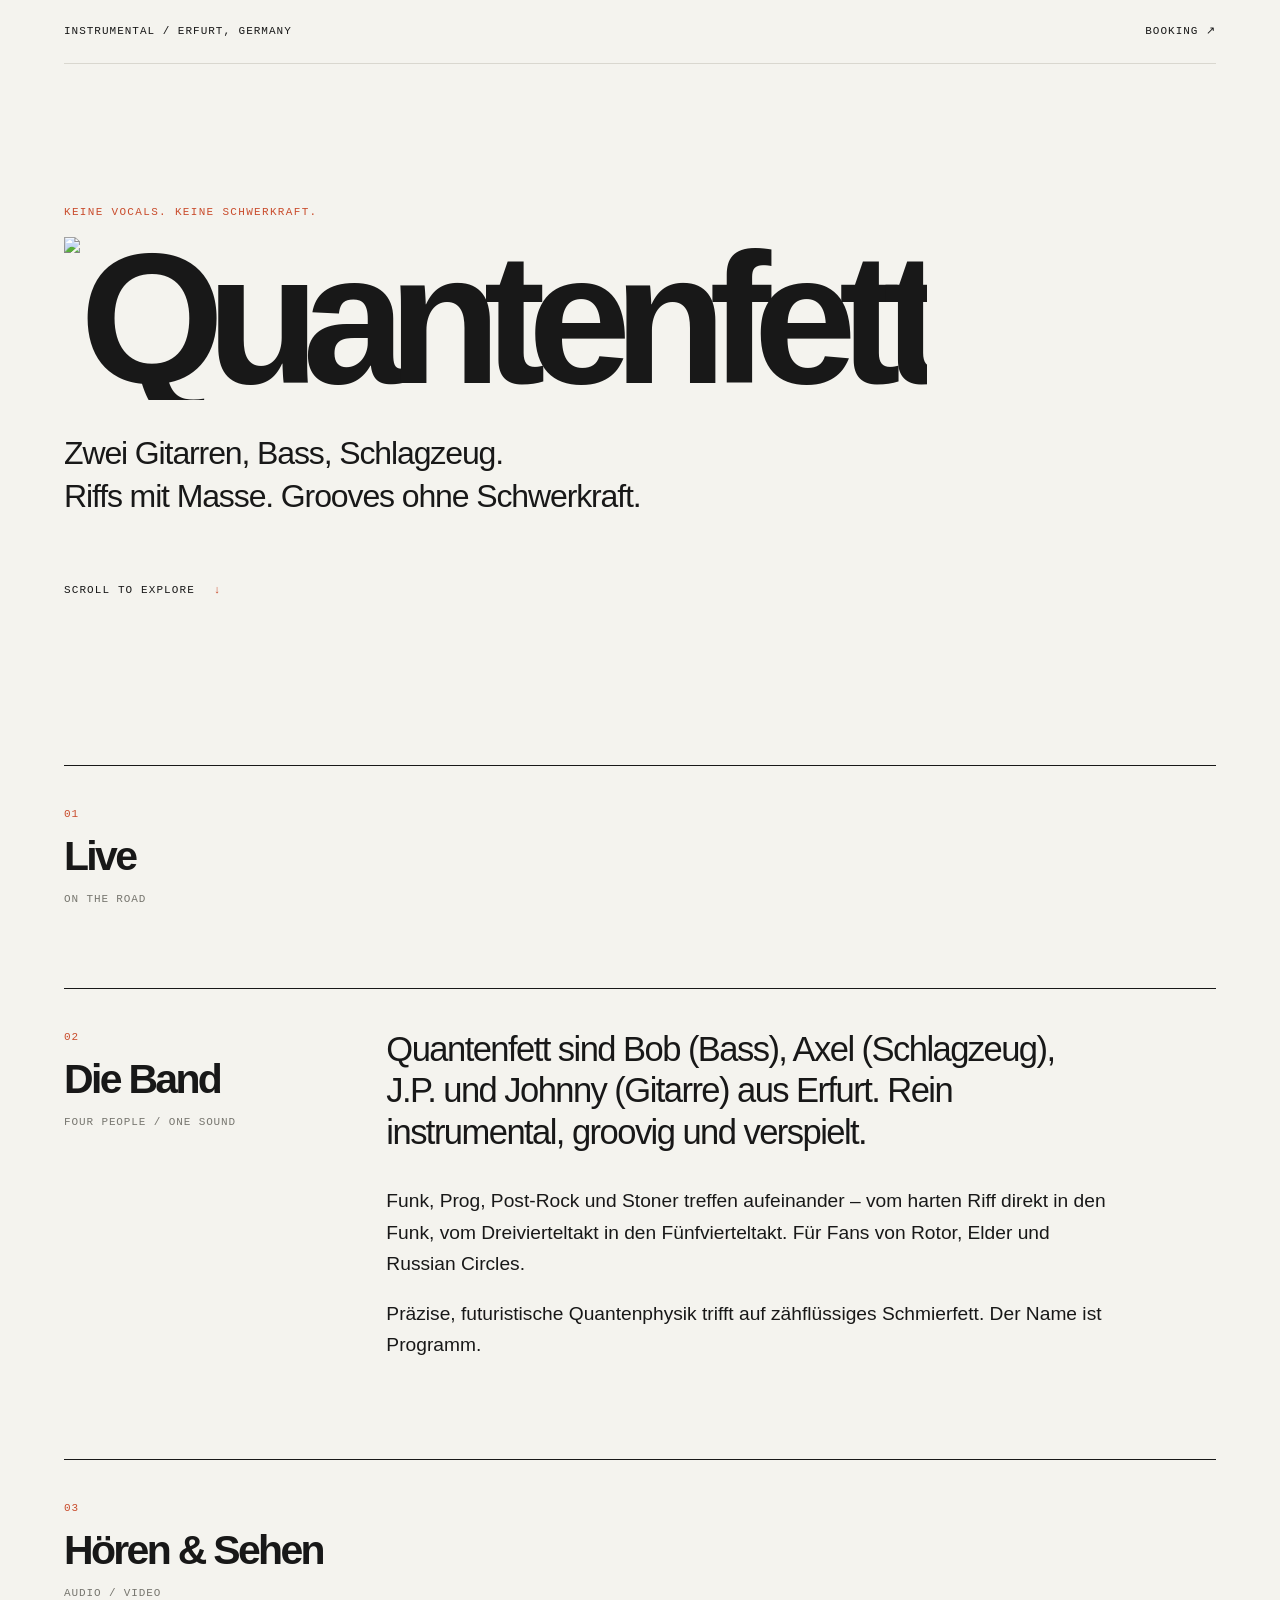
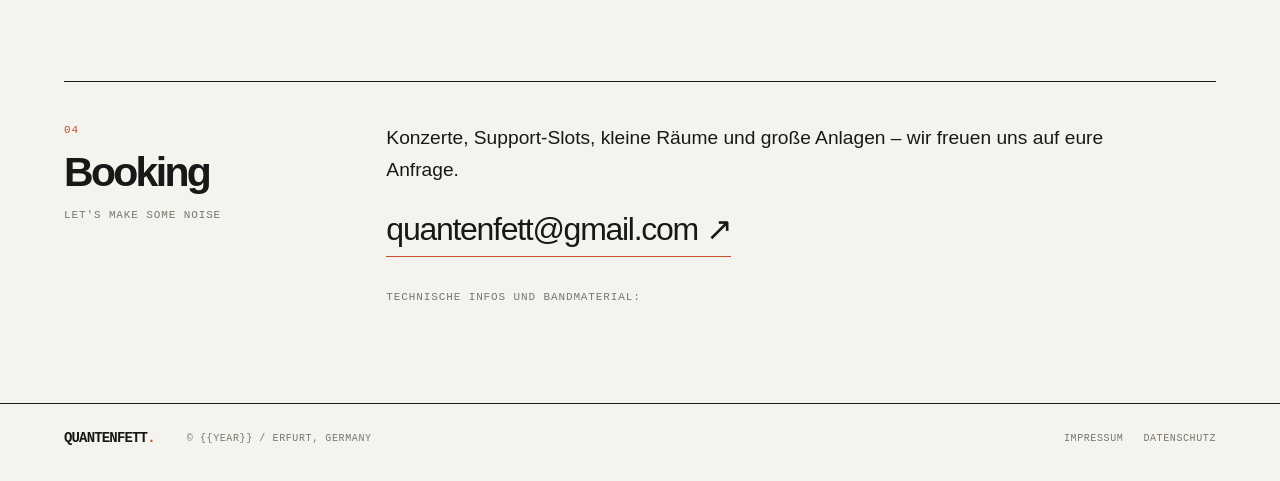
==== site/index.html @ 4c467aed "Update header with logo and adjust content" ====
<!doctype html>
<html lang="de">
<head>
<meta charset="utf-8">
<meta name="viewport" content="width=device-width, initial-scale=1">
<title>Quantenfett – instrumentale Band aus Erfurt</title>
<meta name="description" content="Quantenfett aus Erfurt: zwei Gitarren, Bass und Schlagzeug. Instrumentaler Stoner, Post-Rock, Prog und Funk.">
<meta name="theme-color" content="#f4f3ee">
<link rel="stylesheet" href="style.css">
</head>
<body>
<header class="hero">
  <div class="topline">
    <span>Instrumental / Erfurt, Germany</span>
    <a href="#booking">Booking ↗</a>
  </div>

  <p class="eyebrow">Keine Vocals. Keine Schwerkraft.</p>
<h1 class="logo-heading">
  <img src="schriftzug.jpeg" alt="Quantenfett" class="band-logo">
</h1>  <p class="lead">Zwei Gitarren, Bass, Schlagzeug.<br>Riffs mit Masse. Grooves ohne Schwerkraft.</p>
  <a class="scroll-link" href="#live">Scroll to explore <span aria-hidden="true">↓</span></a>
</header>

<main>
  <section id="live">
    <div class="section-head">
      <span class="section-no">01</span>
      <h2>Live</h2>
      <span class="section-note">On the road</span>
    </div>
    <!--GIGS-->
  </section>

  <section id="bio">
    <div class="section-head">
      <span class="section-no">02</span>
      <h2>Die Band</h2>
      <span class="section-note">Four people / one sound</span>
    </div>
    <div class="bio-copy">
      <p class="intro">Quantenfett sind Bob (Bass), Axel (Schlagzeug), J.P. und Johnny (Gitarre) aus Erfurt. Rein instrumental, groovig und verspielt.</p>
      <p>Funk, Prog, Post-Rock und Stoner treffen aufeinander – vom harten Riff direkt in den Funk, vom Dreivierteltakt in den Fünfvierteltakt. Für Fans von Rotor, Elder und Russian Circles.</p>
      <p>Präzise, futuristische Quantenphysik trifft auf zähflüssiges Schmierfett. Der Name ist Programm.</p>
    </div>
  </section>

  <section id="musik">
    <div class="section-head">
      <span class="section-no">03</span>
      <h2>Hören &amp; Sehen</h2>
      <span class="section-note">Audio / video</span>
    </div>
    <!--MUSIK-->
  </section>

  <section id="booking">
    <div class="section-head">
      <span class="section-no">04</span>
      <h2>Booking</h2>
      <span class="section-note">Let's make some noise</span>
    </div>
    <div class="booking-copy">
      <p>Konzerte, Support-Slots, kleine Räume und große Anlagen – wir freuen uns auf eure Anfrage.</p>
      <p><a class="email-link" href="mailto:quantenfett@gmail.com">quantenfett@gmail.com ↗</a></p>
      <p class="small-note">Technische Infos und Bandmaterial:</p>
    </div>
    <!--DOWNLOADS-->
  </section>
</main>

<footer>
  <a class="footer-brand" href="#">Quantenfett<span class="period">.</span></a>
  <span>© {{YEAR}} / Erfurt, Germany</span>
  <nav aria-label="Rechtliches">
    <a href="impressum.html">Impressum</a>
    <a href="datenschutz.html">Datenschutz</a>
  </nav>
</footer>
</body>
</html>
---- site/style.css ----
:root {
  --paper: #f4f3ee;
  --ink: #181818;
  --muted: #77766f;
  --accent: #c94c2c;
  --line: #d9d7cf;
  --mono: "SFMono-Regular", Consolas, "Liberation Mono", monospace;
}

* {
  box-sizing: border-box;
}

html {
  scroll-behavior: smooth;
  scroll-padding-top: 1.5rem;
}

body {
  margin: 0;
  background: var(--paper);
  color: var(--ink);
  font: 16px/1.65 Arial, Helvetica, sans-serif;
  -webkit-font-smoothing: antialiased;
}

a {
  color: inherit;
  text-decoration: none;
  text-underline-offset: 0.25em;
}

a:hover {
  color: var(--accent);
}

a:focus-visible {
  outline: 2px solid var(--accent);
  outline-offset: 4px;
}

.hero {
  max-width: 1440px;
  margin: 0 auto;
  padding: 1.5rem clamp(1.25rem, 5vw, 5rem)
    clamp(5rem, 13vw, 11rem);
  min-height: 85vh;
  display: flex;
  flex-direction: column;
  align-items: flex-start;
}

.topline {
  width: 100%;
  display: flex;
  justify-content: space-between;
  gap: 1rem;
  padding-bottom: 1.5rem;
  border-bottom: 1px solid var(--line);
  font: 11px/1.4 var(--mono);
  text-transform: uppercase;
  letter-spacing: 0.09em;
}

.eyebrow {
  margin: clamp(4rem, 11vw, 9rem) 0 1rem;
  font: 11px/1.4 var(--mono);
  text-transform: uppercase;
  letter-spacing: 0.12em;
  color: var(--accent);
}

.hero h1 {
  margin: 0 0 2rem;
  font-size: clamp(4rem, 14.5vw, 13.5rem);
  font-weight: 800;
  letter-spacing: -0.095em;
  line-height: 0.88;
  overflow-wrap: anywhere;
}

.period {
  color: var(--accent);
}

.lead {
  max-width: 620px;
  margin: 0;
  font-size: clamp(1.2rem, 2.5vw, 2rem);
  line-height: 1.35;
  letter-spacing: -0.035em;
}

.scroll-link {
  margin-top: auto;
  padding-top: 4rem;
  font: 11px/1.4 var(--mono);
  text-transform: uppercase;
  letter-spacing: 0.1em;
}

.scroll-link span {
  color: var(--accent);
  padding-left: 0.7rem;
}

main {
  max-width: 1440px;
  margin: 0 auto;
  padding: 0 clamp(1.25rem, 5vw, 5rem);
}

main section {
  display: grid;
  grid-template-columns: minmax(180px, 0.7fr) minmax(0, 2fr);
  gap: 2rem;
  padding: 2.5rem 0 5rem;
  border-top: 1px solid var(--ink);
}

.section-head {
  display: flex;
  flex-direction: column;
  align-items: flex-start;
  gap: 0.45rem;
}

.section-no,
.section-note,
.small-note {
  font: 11px/1.5 var(--mono);
  text-transform: uppercase;
  letter-spacing: 0.08em;
  color: var(--muted);
}

.section-no {
  color: var(--accent);
}

h2 {
  font-size: clamp(1.8rem, 3.2vw, 3rem);
  line-height: 1.05;
  letter-spacing: -0.065em;
  margin: 0.35rem 0;
  font-weight: 700;
}

main section > :not(.section-head) {
  min-width: 0;
}

p {
  max-width: 720px;
  margin: 0 0 1.1rem;
}

.bio-copy,
.booking-copy {
  font-size: clamp(1rem, 1.5vw, 1.25rem);
  line-height: 1.65;
}

.bio-copy .intro {
  font-size: clamp(1.4rem, 2.7vw, 2.5rem);
  line-height: 1.2;
  letter-spacing: -0.045em;
  margin-bottom: 2rem;
}

.gigs,
.links {
  list-style: none;
  margin: 0;
  padding: 0;
}

.gig {
  display: grid;
  grid-template-columns: 4.5rem minmax(0, 1fr) auto;
  gap: 1.25rem;
  align-items: center;
  padding: 1.15rem 0;
  border-top: 1px solid var(--line);
}

.gig:first-child {
  border-top: 0;
}

.gig time {
  display: flex;
  flex-direction: column;
  align-items: flex-start;
  line-height: 1.1;
  color: var(--accent);
}

.gig .d {
  font: 2rem/1 var(--mono);
  letter-spacing: -0.08em;
}

.gig .m {
  font: 10px/1.5 var(--mono);
  text-transform: uppercase;
  letter-spacing: 0.08em;
}

.gig strong {
  display: block;
  font-size: 1.1rem;
  line-height: 1.35;
}

.meta {
  display: block;
  color: var(--muted);
  font-size: 0.9rem;
}

.gig > a,
.links a {
  font: 11px/1.5 var(--mono);
  text-transform: uppercase;
  letter-spacing: 0.05em;
}

.links li {
  padding: 0.55rem 0;
  border-bottom: 1px solid var(--line);
}

.links a {
  font-size: 12px;
}

.empty {
  color: var(--muted);
}

.email-link {
  display: inline-block;
  border-bottom: 1px solid var(--accent);
  font-size: clamp(1.2rem, 2.5vw, 2rem);
  letter-spacing: -0.04em;
}

.small-note {
  margin-top: 2rem;
}

footer {
  max-width: 1440px;
  margin: 0 auto;
  padding: 1.5rem clamp(1.25rem, 5vw, 5rem) 2rem;
  border-top: 1px solid var(--ink);
  display: flex;
  align-items: center;
  gap: 2rem;
  font: 10px/1.5 var(--mono);
  text-transform: uppercase;
  letter-spacing: 0.06em;
  color: var(--muted);
}

.footer-brand {
  color: var(--ink);
  font-size: 14px;
  font-weight: bold;
  letter-spacing: -0.06em;
}

footer nav {
  margin-left: auto;
  display: flex;
  gap: 1.25rem;
}

/* Rechtliche Unterseiten */
.doc main {
  padding-top: 3rem;
  padding-bottom: 4rem;
}

.doc main section {
  display: block;
}

.doc h1 {
  font-size: clamp(2.5rem, 6vw, 5rem);
  letter-spacing: -0.07em;
  line-height: 1;
}

.doc h2 {
  font-size: 1.4rem;
  letter-spacing: -0.03em;
  margin-top: 2rem;
}

/* Smartphone */
@media (max-width: 680px) {
  .hero {
    min-height: 78vh;
    padding-top: 1rem;
    padding-bottom: 5rem;
  }

  .topline {
    font-size: 10px;
  }

  .hero h1 {
    font-size: clamp(3.8rem, 17vw, 7rem);
    letter-spacing: -0.09em;
  }

  main section {
    grid-template-columns: 1fr;
    gap: 1.5rem;
    padding: 2rem 0 3.5rem;
  }

  .section-head {
    display: grid;
    grid-template-columns: auto 1fr;
    column-gap: 0.8rem;
    align-items: baseline;
  }

  .section-no {
    grid-row: 1;
    grid-column: 1;
  }

  .section-head h2 {
    grid-row: 1;
    grid-column: 2;
  }

  .section-note {
    grid-row: 2;
    grid-column: 2;
  }

  .gig {
    grid-template-columns: 3.5rem minmax(0, 1fr);
    gap: 0.8rem;
  }

  .gig > a {
    grid-column: 2;
  }

  footer {
    flex-wrap: wrap;
    gap: 0.8rem 1.25rem;
  }

  footer nav {
    width: 100%;
    margin-left: 0;
  }
}

/* Barrierefreiheit: reduzierte Animationen respektieren */
@media (prefers-reduced-motion: reduce) {
  html {
    scroll-behavior: auto;
  }
}
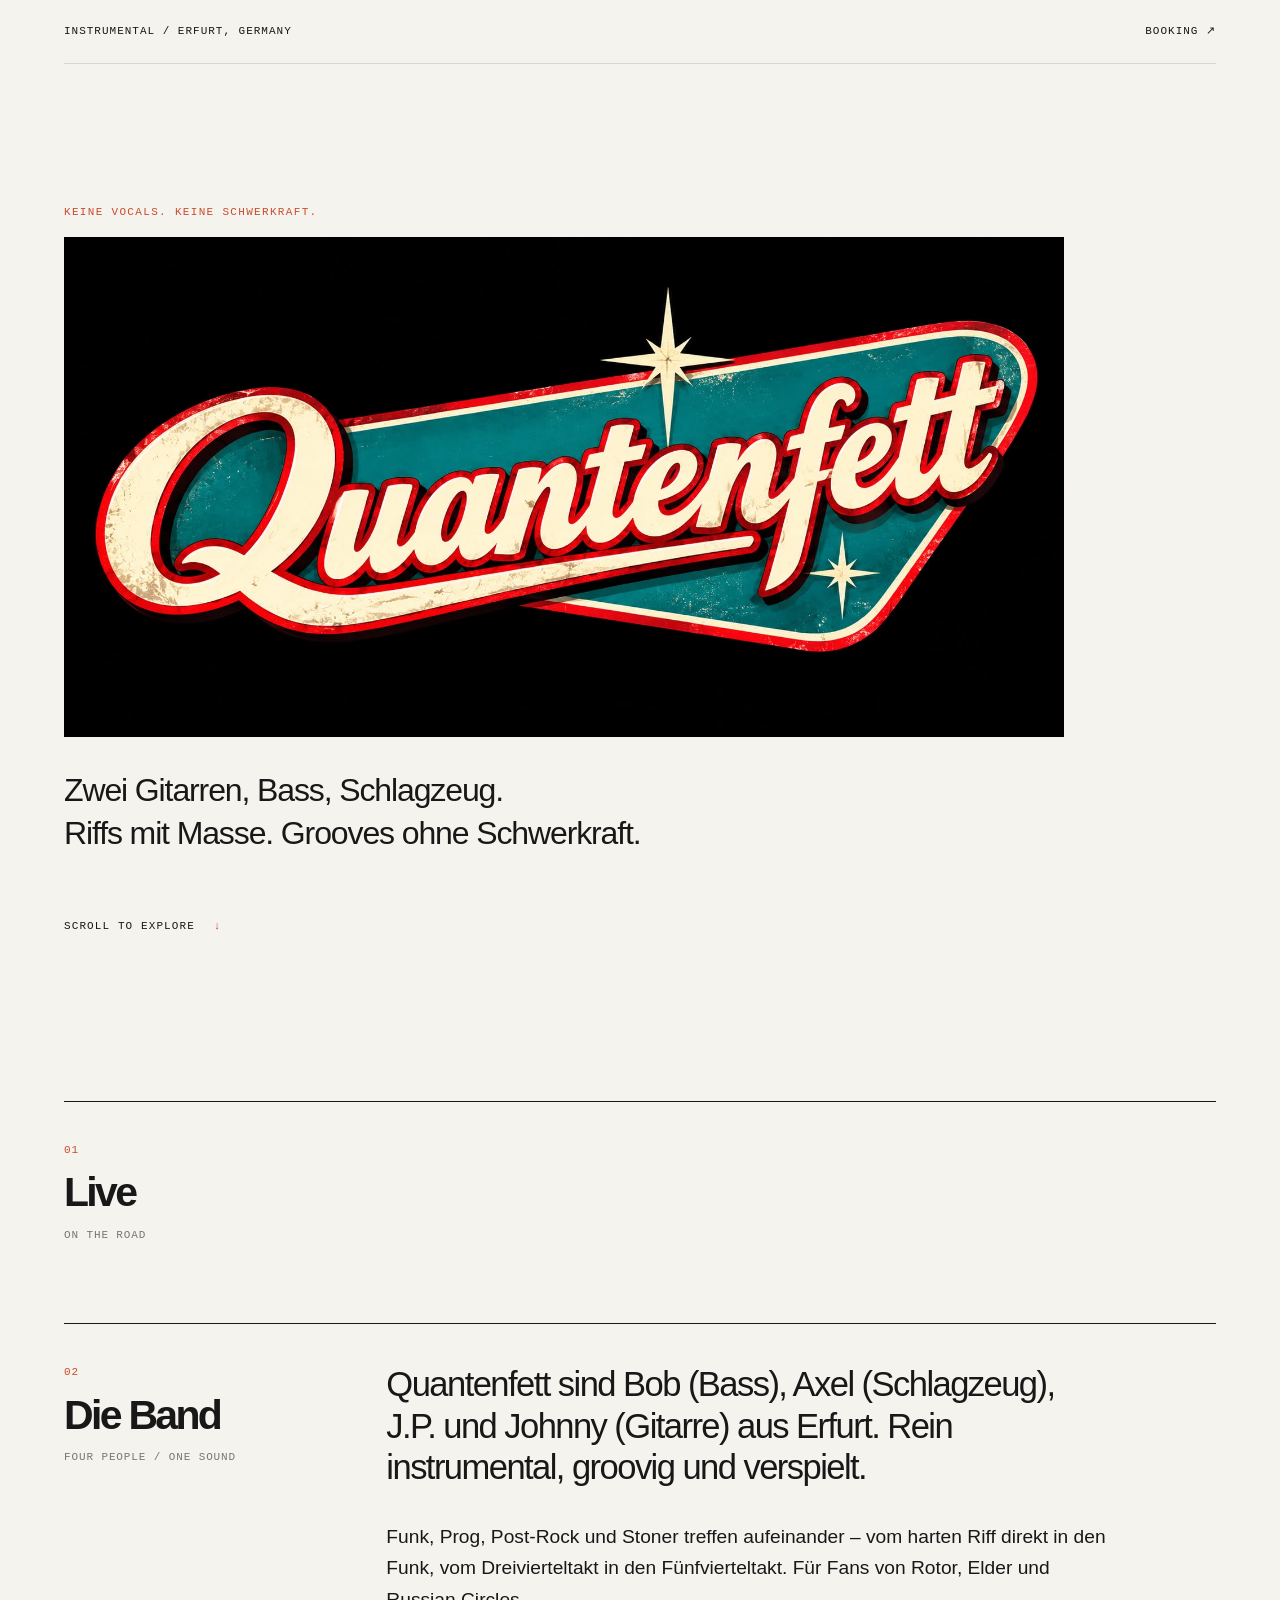
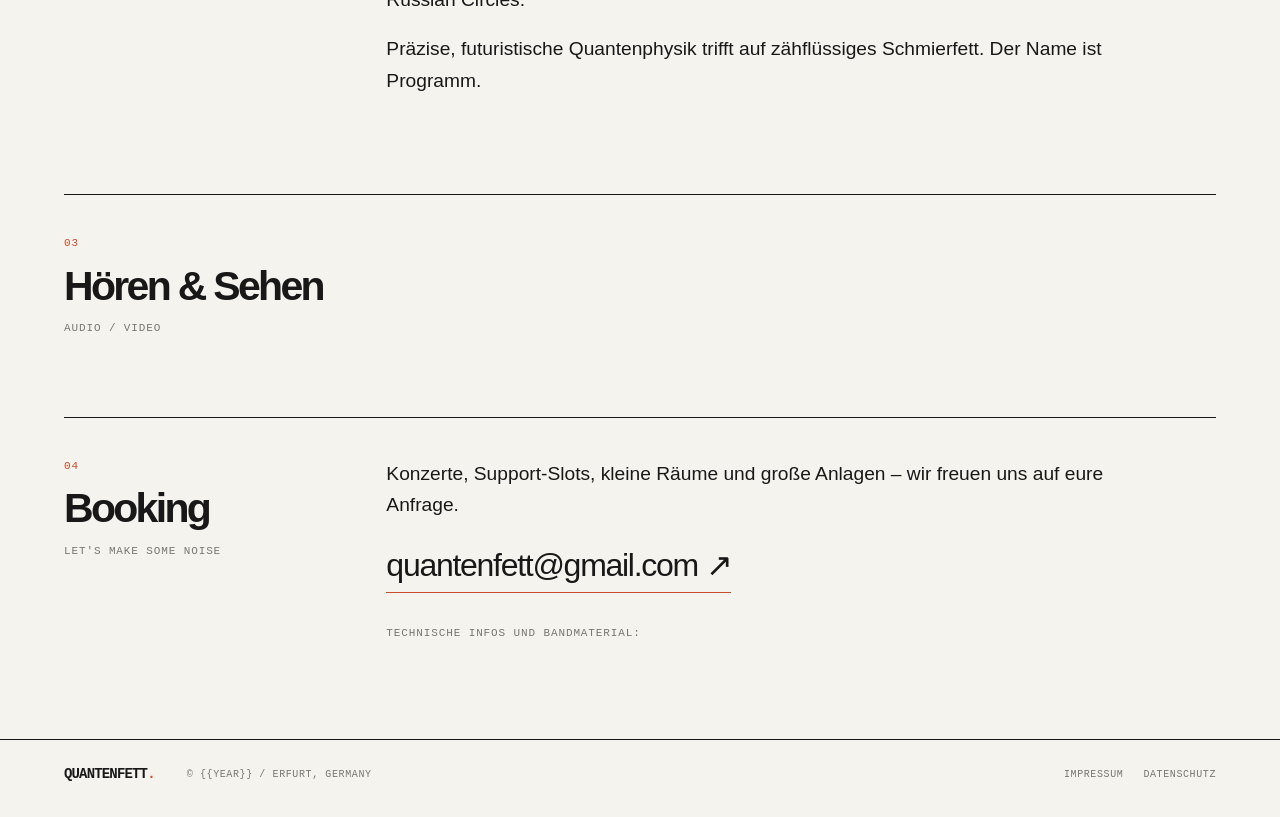
==== commit fd27c82c: "Add Google Fonts preconnect and stylesheet links" ====
--- a/site/index.html
+++ b/site/index.html
@@ -1,5 +1,9 @@
 <!doctype html>
 <html lang="de">
+
+<link rel="preconnect" href="https://fonts.googleapis.com">
+<link rel="preconnect" href="https://fonts.gstatic.com" crossorigin>
+<link href="https://fonts.googleapis.com/css2?family=Space+Grotesk:wght@400;500;600;700&family=Space+Mono:wght@400;700&display=swap" rel="stylesheet">
 <head>
 <meta charset="utf-8">
 <meta name="viewport" content="width=device-width, initial-scale=1">
--- a/site/style.css
+++ b/site/style.css
@@ -370,3 +370,19 @@
     scroll-behavior: auto;
   }
 }
+
+.logo-heading {
+  width: 100%;
+  max-width: 1000px;
+  margin: 0 0 2rem;
+  line-height: 0;
+}
+
+.band-logo {
+  display: block;
+  width: 100%;
+  max-width: 1000px;
+  height: auto;
+  object-fit: contain;
+  object-position: left center;
+}
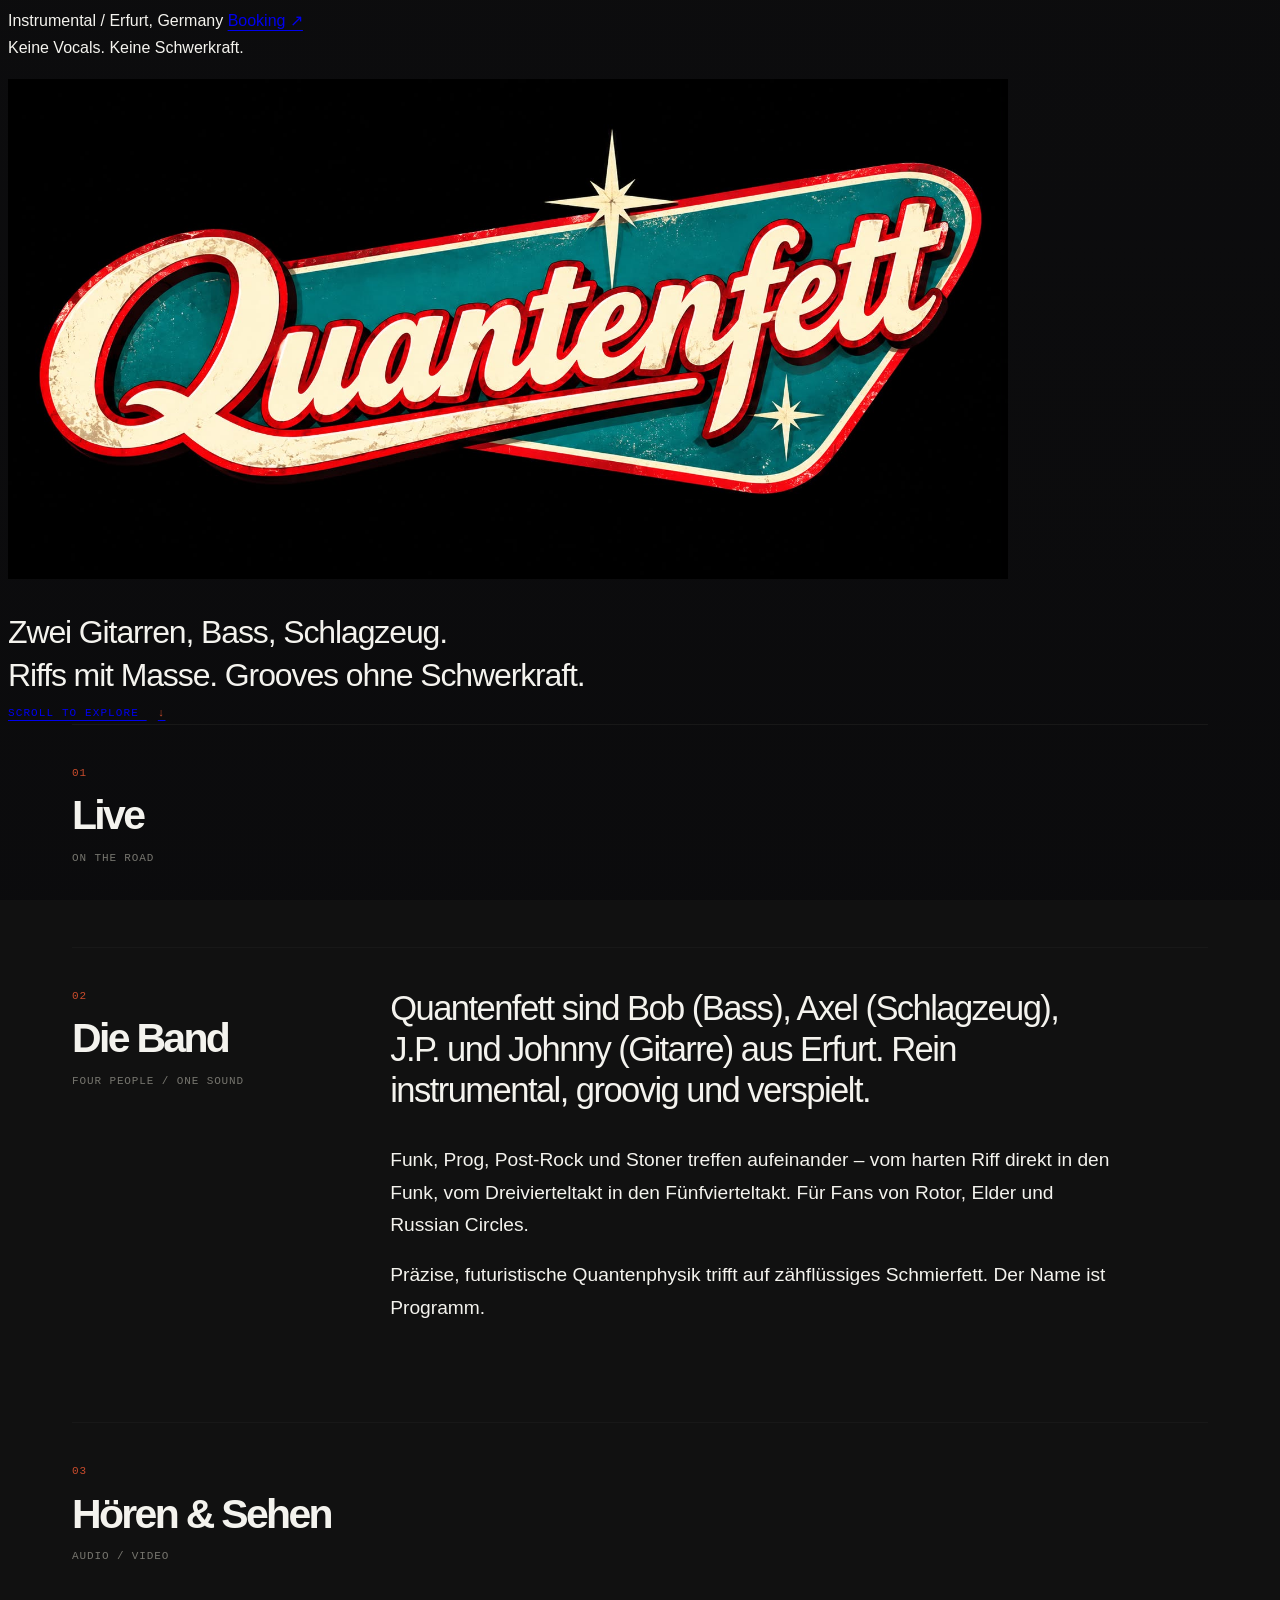
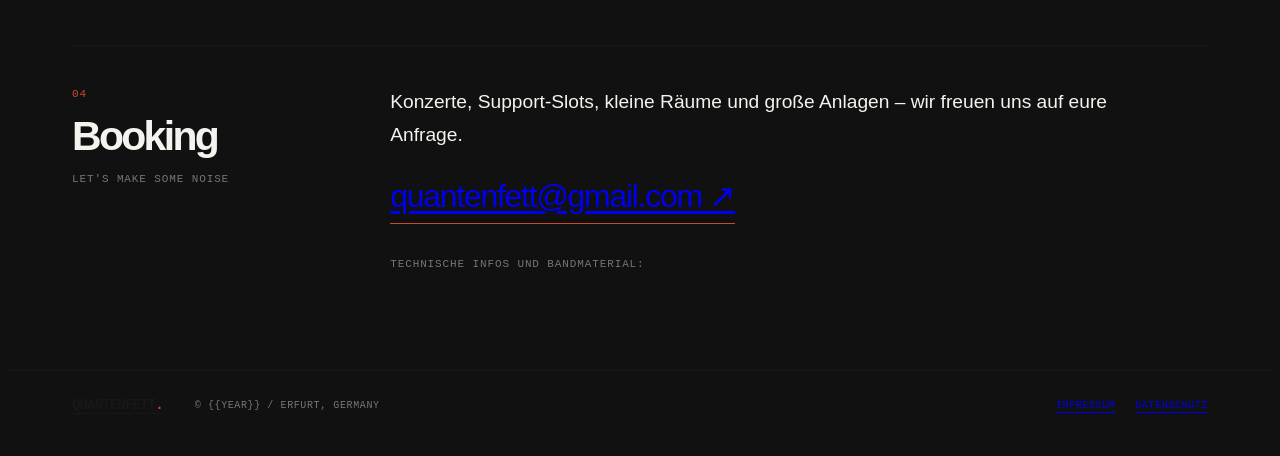
==== commit bc5d5ba8: "Update contact email in index.html" ====
--- a/site/index.html
+++ b/site/index.html
@@ -66,7 +66,7 @@
     </div>
     <div class="booking-copy">
       <p>Konzerte, Support-Slots, kleine Räume und große Anlagen – wir freuen uns auf eure Anfrage.</p>
-      <p><a class="email-link" href="mailto:quantenfett@gmail.com">quantenfett@gmail.com ↗</a></p>
+      <p><a class="email-link" href="mailto:booking@quantenfett.de">quantenfett@gmail.com ↗</a></p>
       <p class="small-note">Technische Infos und Bandmaterial:</p>
     </div>
     <!--DOWNLOADS-->
--- a/site/style.css
+++ b/site/style.css
@@ -16,68 +16,62 @@
   scroll-padding-top: 1.5rem;
 }
 
+
 body {
-  margin: 0;
-  background: var(--paper);
-  color: var(--ink);
-  font: 16px/1.65 Arial, Helvetica, sans-serif;
-  -webkit-font-smoothing: antialiased;
-}
-
+  font-family: 'Space Grotesk', sans-serif;
+  font-weight: 400;
+  line-height: 1.65;
+  color: #f4f3ee;
+
+  background-color: #111;
+  background-image:
+    linear-gradient(
+      rgba(10, 10, 12, 0.68),
+      rgba(10, 10, 12, 0.82)
+    ),
+    url("https://wallpaperaccess.com/full/655045.jpg");
+
+  background-size: cover;
+  background-position: center center;
+  background-repeat: no-repeat;
+  background-attachment: fixed;
+}
+
+
+/* Grundschrift für die gesamte Website */
+body {
+  font-family: 'Space Grotesk', sans-serif;
+  font-weight: 400;
+  line-height: 1.65;
+}
+
+/* Überschriften: markant und kompakt */
+h1, h2, h3 {
+  font-family: 'Space Grotesk', sans-serif;
+  font-weight: 700;
+  line-height: 1.1;
+  letter-spacing: -0.04em;
+}
+
+/* Navigation, Konzertdaten und technische Details */
+nav,
+time,
+.date,
+.label,
+.tag {
+  font-family: 'Space Mono', monospace;
+}
+
+/* Links etwas prägnanter */
 a {
-  color: inherit;
-  text-decoration: none;
-  text-underline-offset: 0.25em;
-}
-
-a:hover {
-  color: var(--accent);
-}
-
-a:focus-visible {
-  outline: 2px solid var(--accent);
-  outline-offset: 4px;
-}
-
-.hero {
-  max-width: 1440px;
-  margin: 0 auto;
-  padding: 1.5rem clamp(1.25rem, 5vw, 5rem)
-    clamp(5rem, 13vw, 11rem);
-  min-height: 85vh;
-  display: flex;
-  flex-direction: column;
-  align-items: flex-start;
-}
-
-.topline {
-  width: 100%;
-  display: flex;
-  justify-content: space-between;
-  gap: 1rem;
-  padding-bottom: 1.5rem;
-  border-bottom: 1px solid var(--line);
-  font: 11px/1.4 var(--mono);
-  text-transform: uppercase;
-  letter-spacing: 0.09em;
-}
-
-.eyebrow {
-  margin: clamp(4rem, 11vw, 9rem) 0 1rem;
-  font: 11px/1.4 var(--mono);
-  text-transform: uppercase;
-  letter-spacing: 0.12em;
-  color: var(--accent);
-}
-
-.hero h1 {
-  margin: 0 0 2rem;
-  font-size: clamp(4rem, 14.5vw, 13.5rem);
-  font-weight: 800;
-  letter-spacing: -0.095em;
-  line-height: 0.88;
-  overflow-wrap: anywhere;
-}
+  text-underline-offset: 4px;
+}
+
+/* Fließtext angenehm lesbar halten */
+p {
+  line-height: 1.7;
+}
+
 
 .period {
   color: var(--accent);
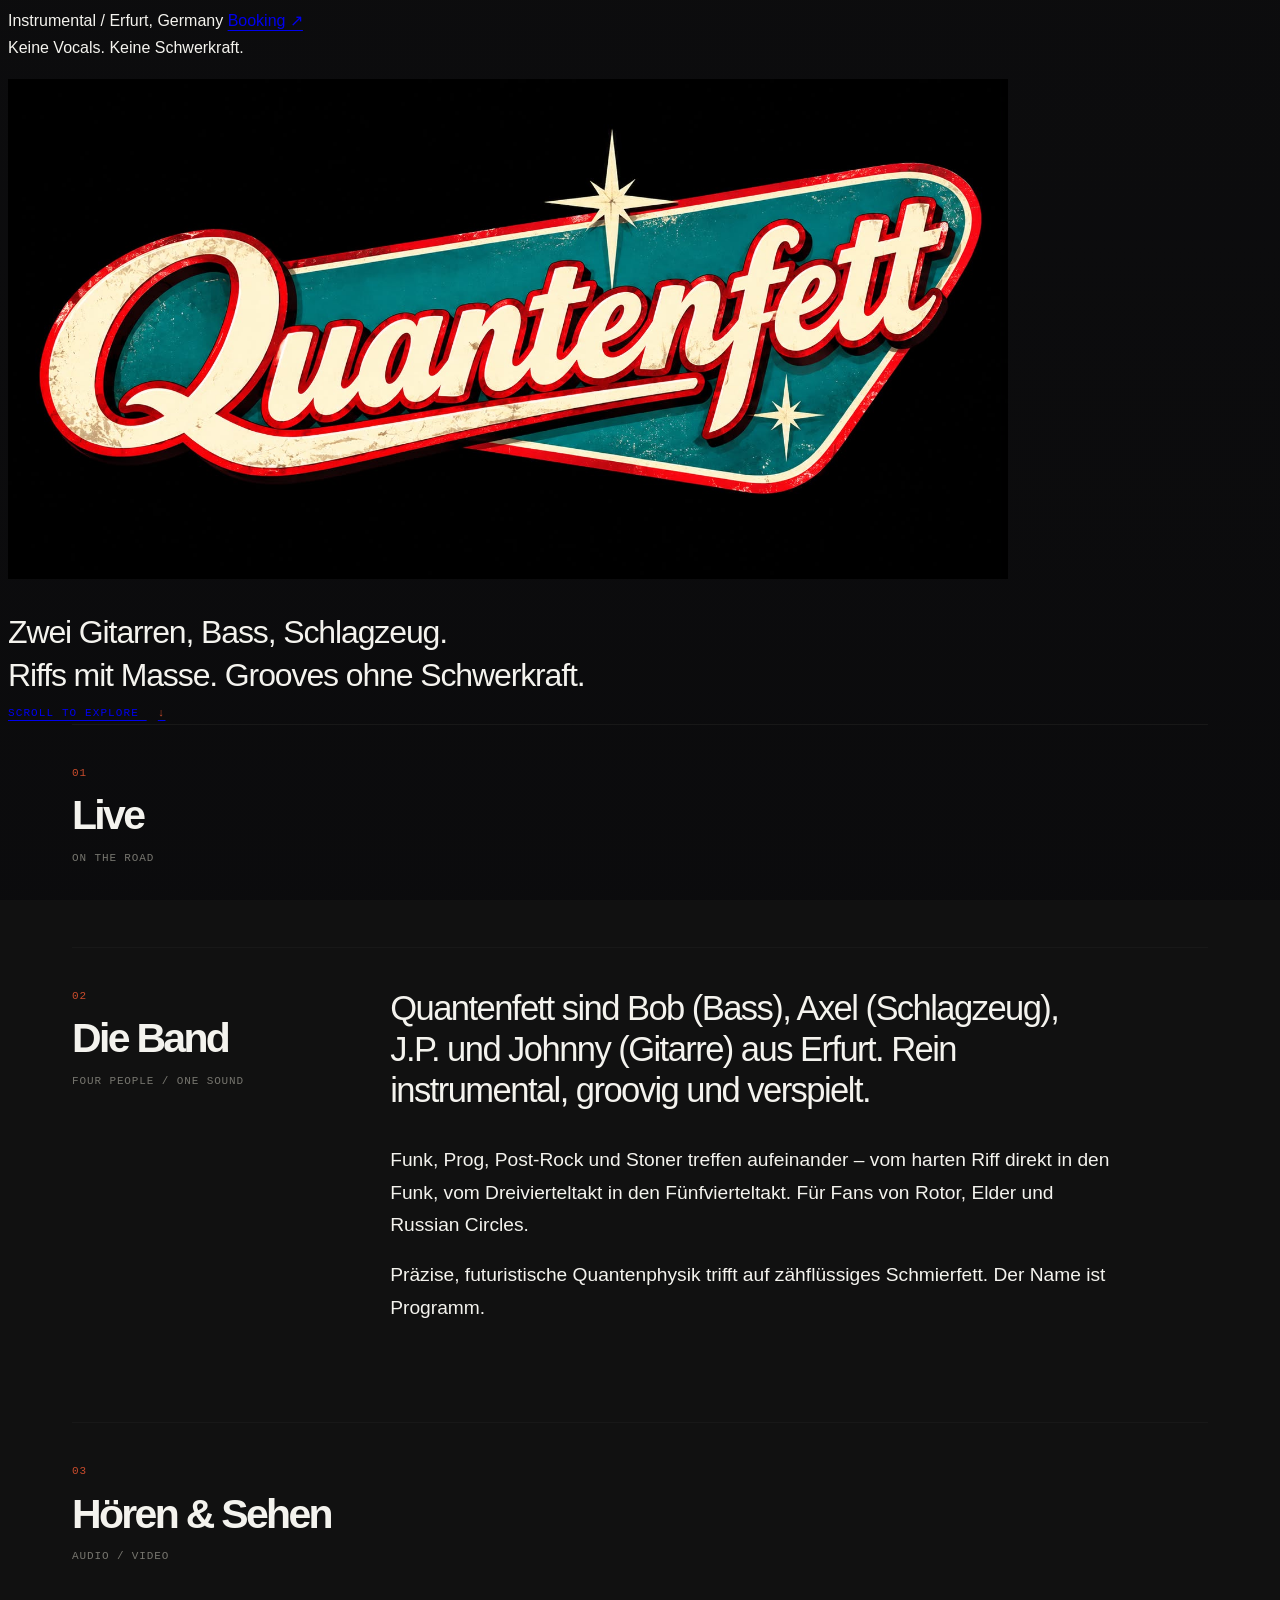
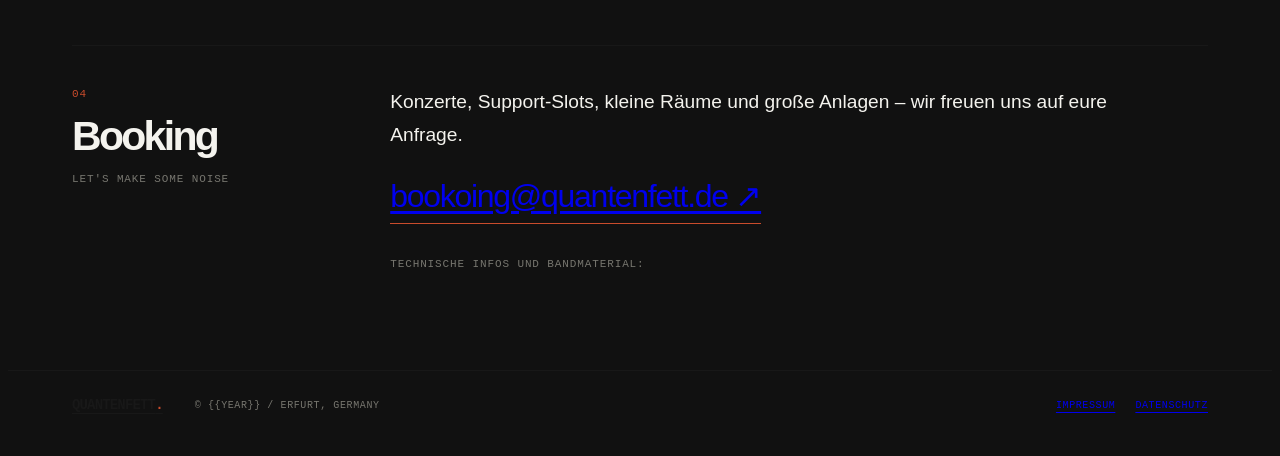
==== commit 425cabba: "Fix email address typo in index.html" ====
--- a/site/index.html
+++ b/site/index.html
@@ -66,7 +66,7 @@
     </div>
     <div class="booking-copy">
       <p>Konzerte, Support-Slots, kleine Räume und große Anlagen – wir freuen uns auf eure Anfrage.</p>
-      <p><a class="email-link" href="mailto:booking@quantenfett.de">quantenfett@gmail.com ↗</a></p>
+      <p><a class="email-link" href="mailto:booking@quantenfett.de">bookoing@quantenfett.de ↗</a></p>
       <p class="small-note">Technische Infos und Bandmaterial:</p>
     </div>
     <!--DOWNLOADS-->
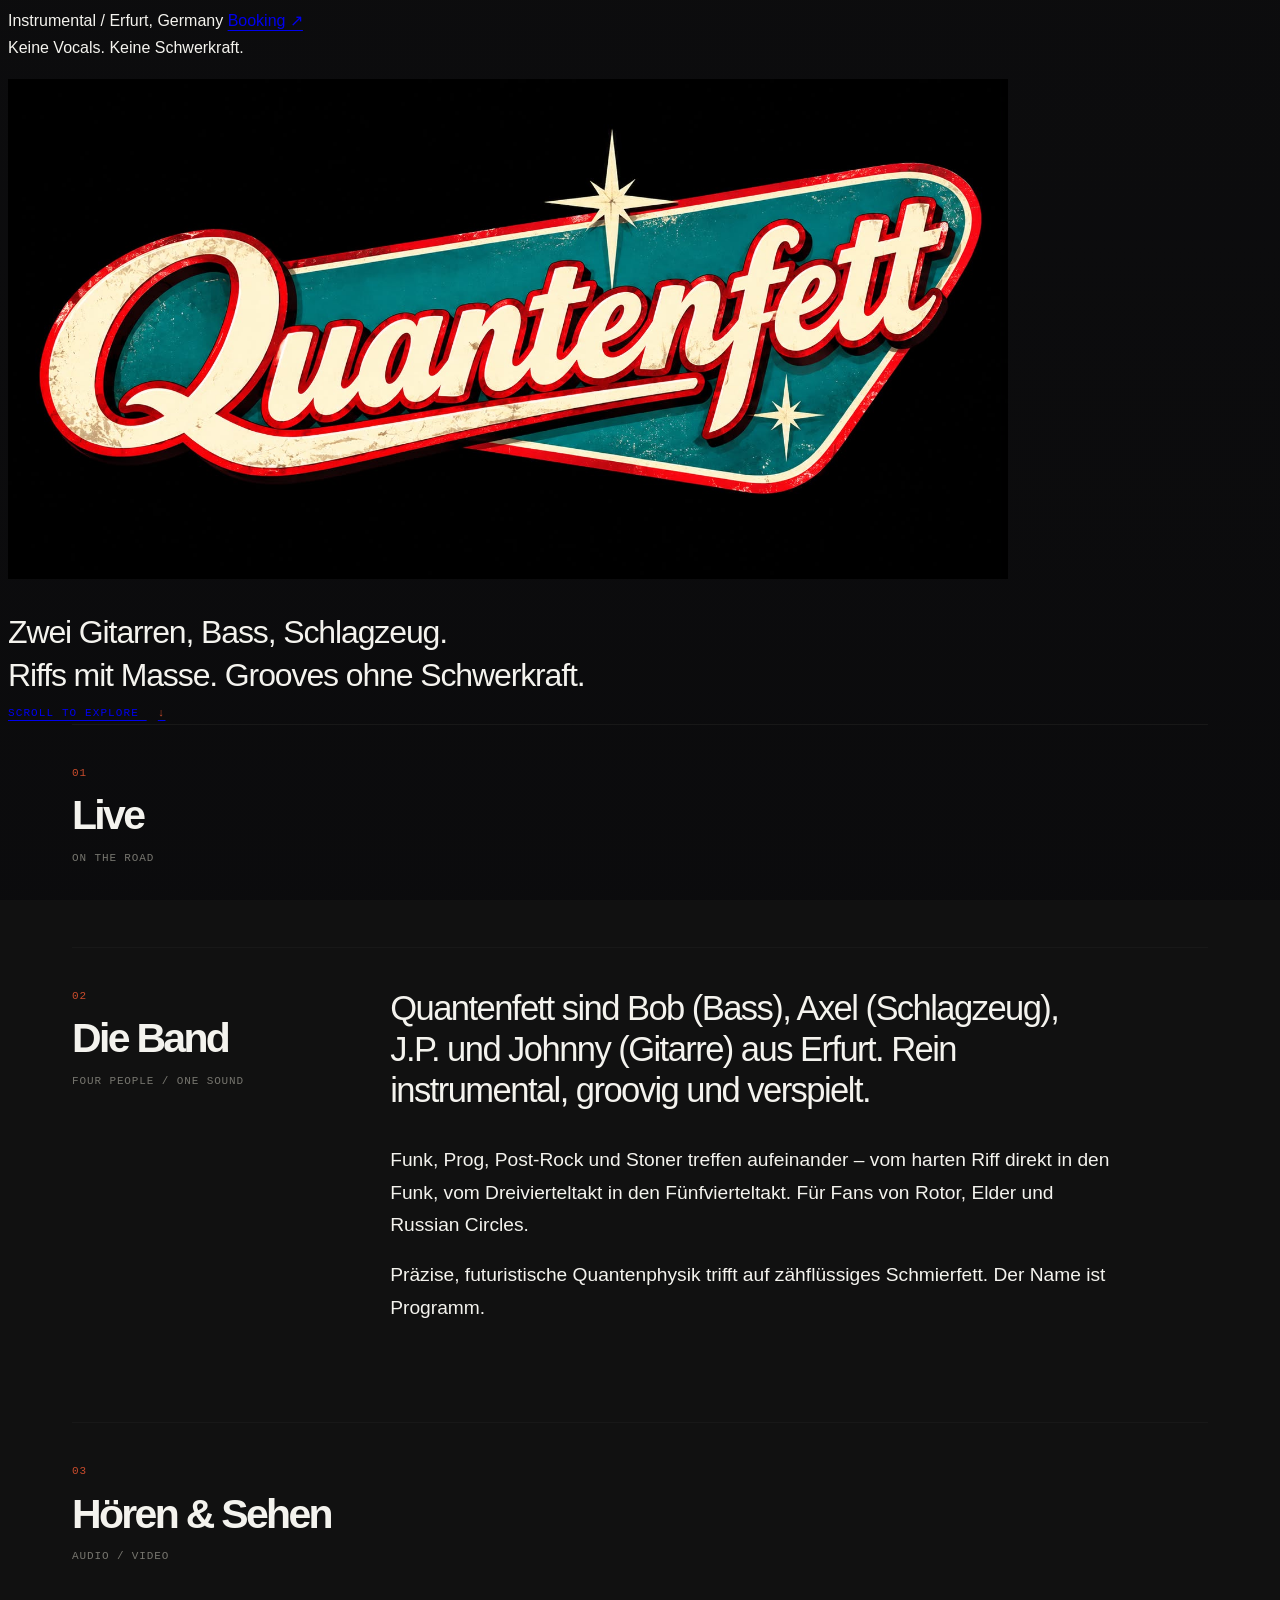
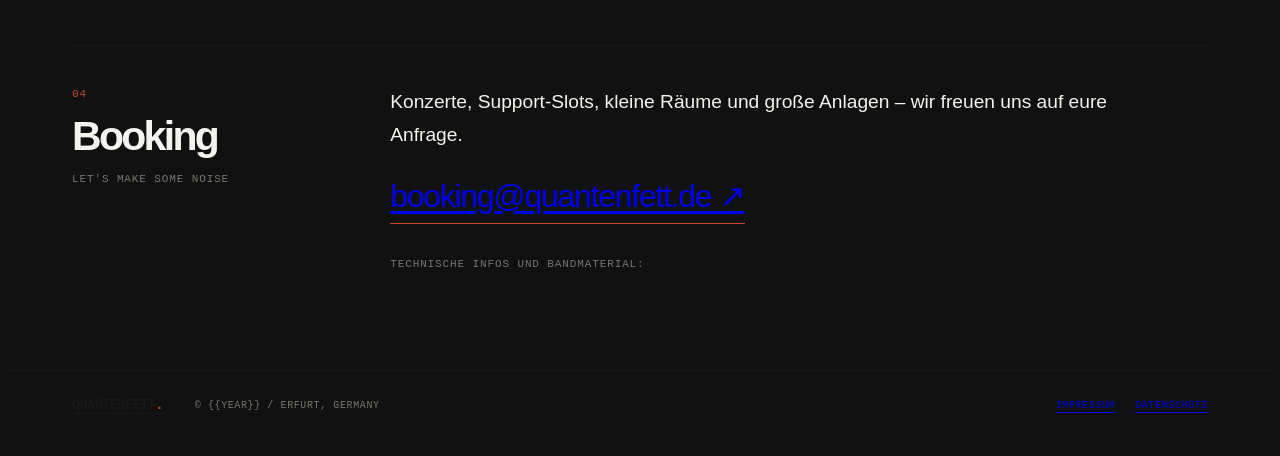
==== commit 8bcaf9bd: "Fix typo in booking email link" ====
--- a/site/index.html
+++ b/site/index.html
@@ -66,7 +66,7 @@
     </div>
     <div class="booking-copy">
       <p>Konzerte, Support-Slots, kleine Räume und große Anlagen – wir freuen uns auf eure Anfrage.</p>
-      <p><a class="email-link" href="mailto:booking@quantenfett.de">bookoing@quantenfett.de ↗</a></p>
+      <p><a class="email-link" href="mailto:booking@quantenfett.de">booking@quantenfett.de ↗</a></p>
       <p class="small-note">Technische Infos und Bandmaterial:</p>
     </div>
     <!--DOWNLOADS-->
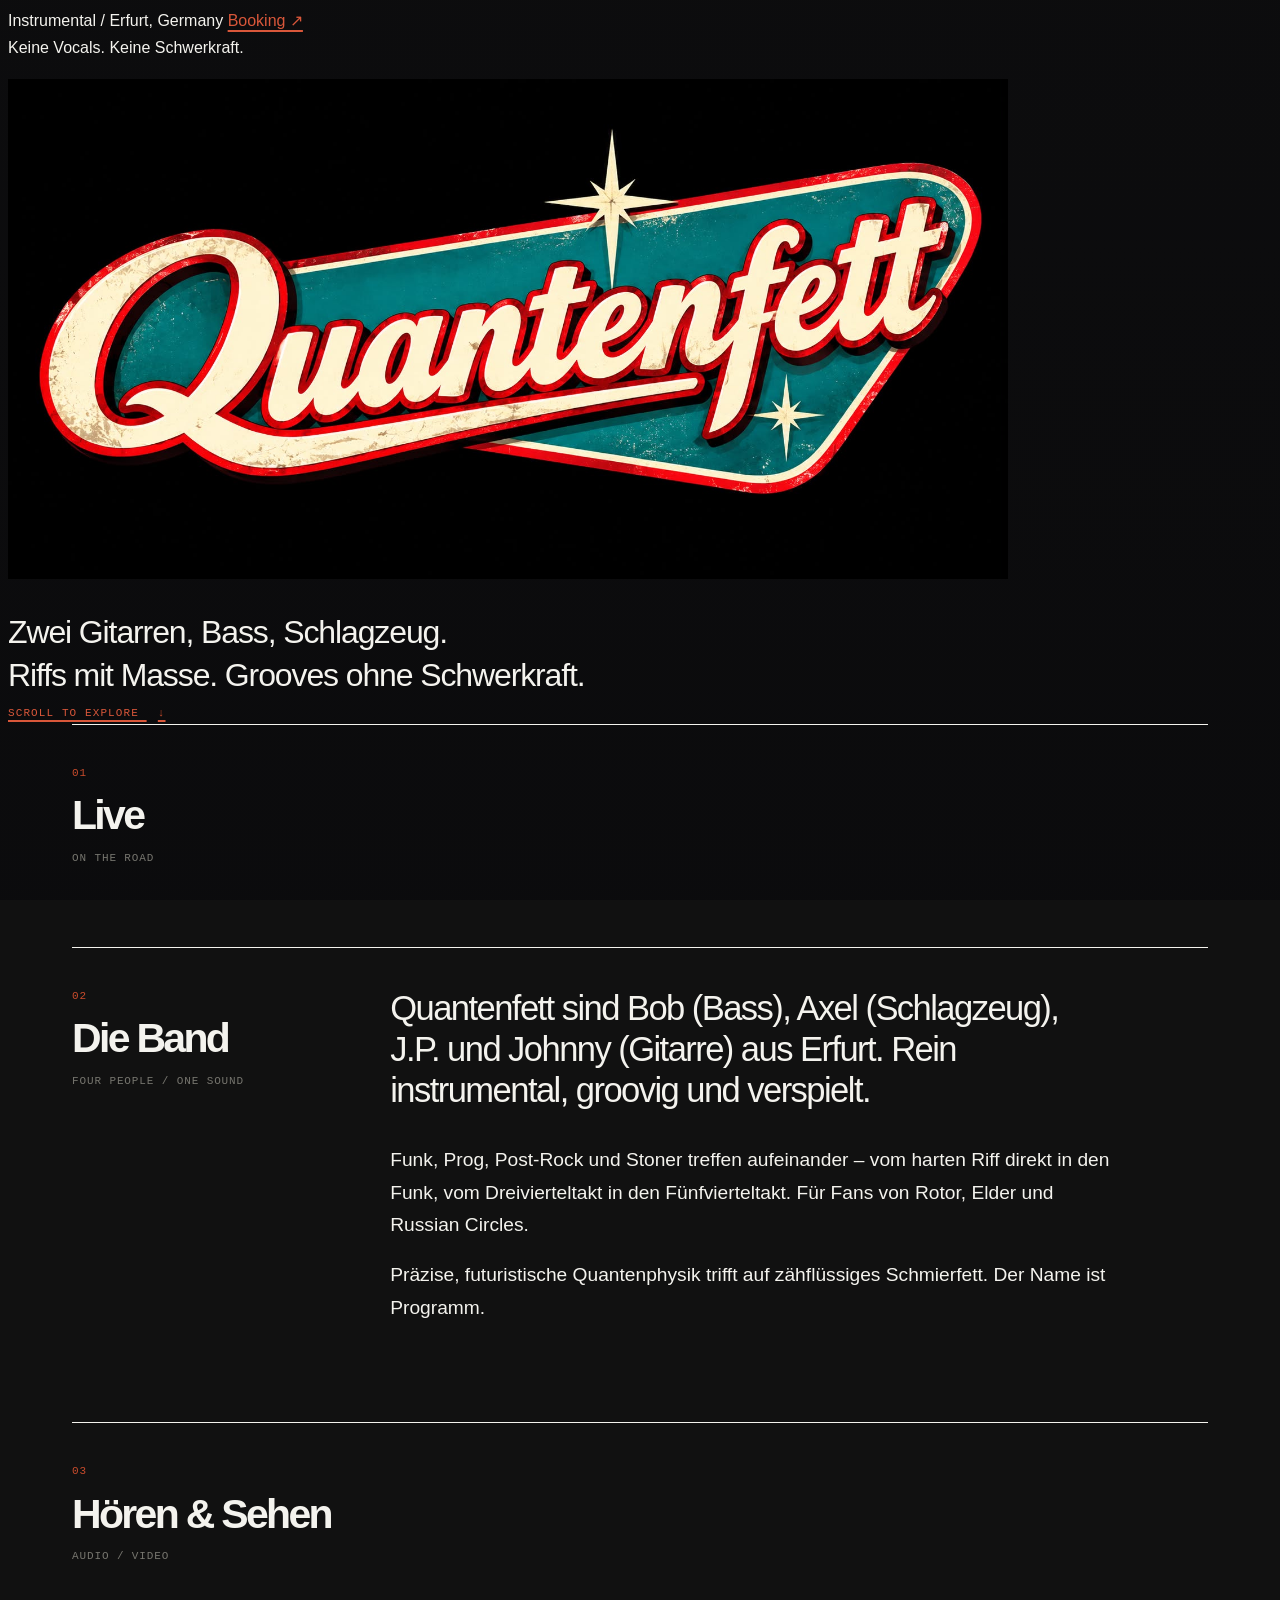
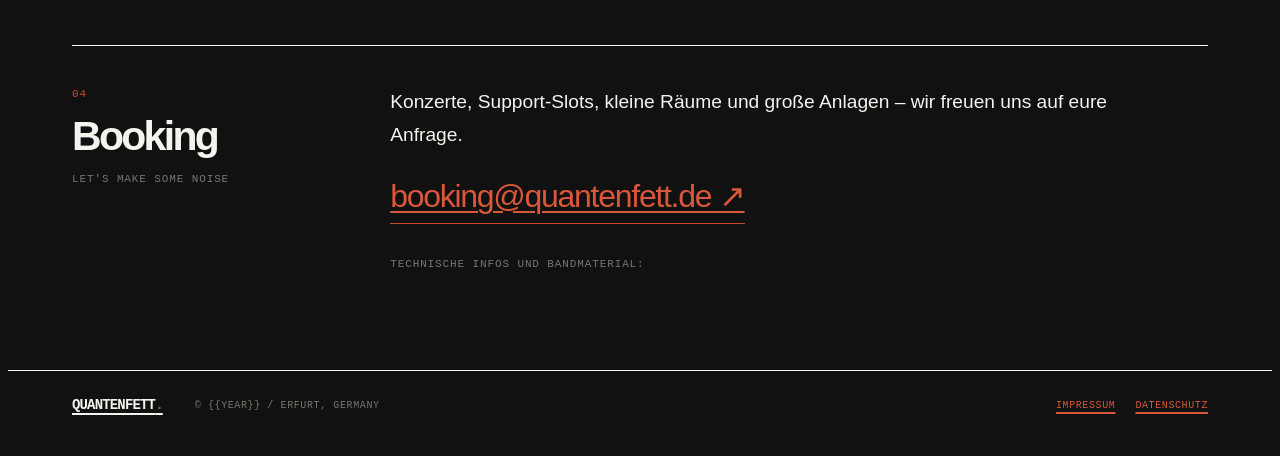
==== commit 66d51ef4: "Update theme color and adjust HTML structure" ====
--- a/site/index.html
+++ b/site/index.html
@@ -1,16 +1,15 @@
 <!doctype html>
 <html lang="de">
-
-<link rel="preconnect" href="https://fonts.googleapis.com">
-<link rel="preconnect" href="https://fonts.gstatic.com" crossorigin>
-<link href="https://fonts.googleapis.com/css2?family=Space+Grotesk:wght@400;500;600;700&family=Space+Mono:wght@400;700&display=swap" rel="stylesheet">
 <head>
 <meta charset="utf-8">
 <meta name="viewport" content="width=device-width, initial-scale=1">
 <title>Quantenfett – instrumentale Band aus Erfurt</title>
 <meta name="description" content="Quantenfett aus Erfurt: zwei Gitarren, Bass und Schlagzeug. Instrumentaler Stoner, Post-Rock, Prog und Funk.">
-<meta name="theme-color" content="#f4f3ee">
+<meta name="theme-color" content="#111111">
 <link rel="stylesheet" href="style.css">
+<link rel="icon" href="favicon.ico" sizes="any">
+<link rel="icon" type="image/png" href="favicon-192.png" sizes="192x192">
+<link rel="apple-touch-icon" href="apple-touch-icon.png">
 </head>
 <body>
 <header class="hero">
@@ -20,9 +19,10 @@
   </div>
 
   <p class="eyebrow">Keine Vocals. Keine Schwerkraft.</p>
-<h1 class="logo-heading">
-  <img src="schriftzug.jpeg" alt="Quantenfett" class="band-logo">
-</h1>  <p class="lead">Zwei Gitarren, Bass, Schlagzeug.<br>Riffs mit Masse. Grooves ohne Schwerkraft.</p>
+  <h1 class="logo-heading">
+    <img src="schriftzug.jpeg" alt="Quantenfett" class="band-logo">
+  </h1>
+  <p class="lead">Zwei Gitarren, Bass, Schlagzeug.<br>Riffs mit Masse. Grooves ohne Schwerkraft.</p>
   <a class="scroll-link" href="#live">Scroll to explore <span aria-hidden="true">↓</span></a>
 </header>
 
--- a/site/style.css
+++ b/site/style.css
@@ -1,6 +1,6 @@
 :root {
   --paper: #f4f3ee;
-  --ink: #181818;
+  --ink: #f4f3ee;;
   --muted: #77766f;
   --accent: #c94c2c;
   --line: #d9d7cf;
@@ -63,10 +63,16 @@
 }
 
 /* Links etwas prägnanter */
+/* Links in Rot */
 a {
+  color: #d9573a;
   text-underline-offset: 4px;
-}
-
+  text-decoration-thickness: 1.5px;
+}
+
+a:hover {
+  color: #f4f3ee;
+}
 /* Fließtext angenehm lesbar halten */
 p {
   line-height: 1.7;
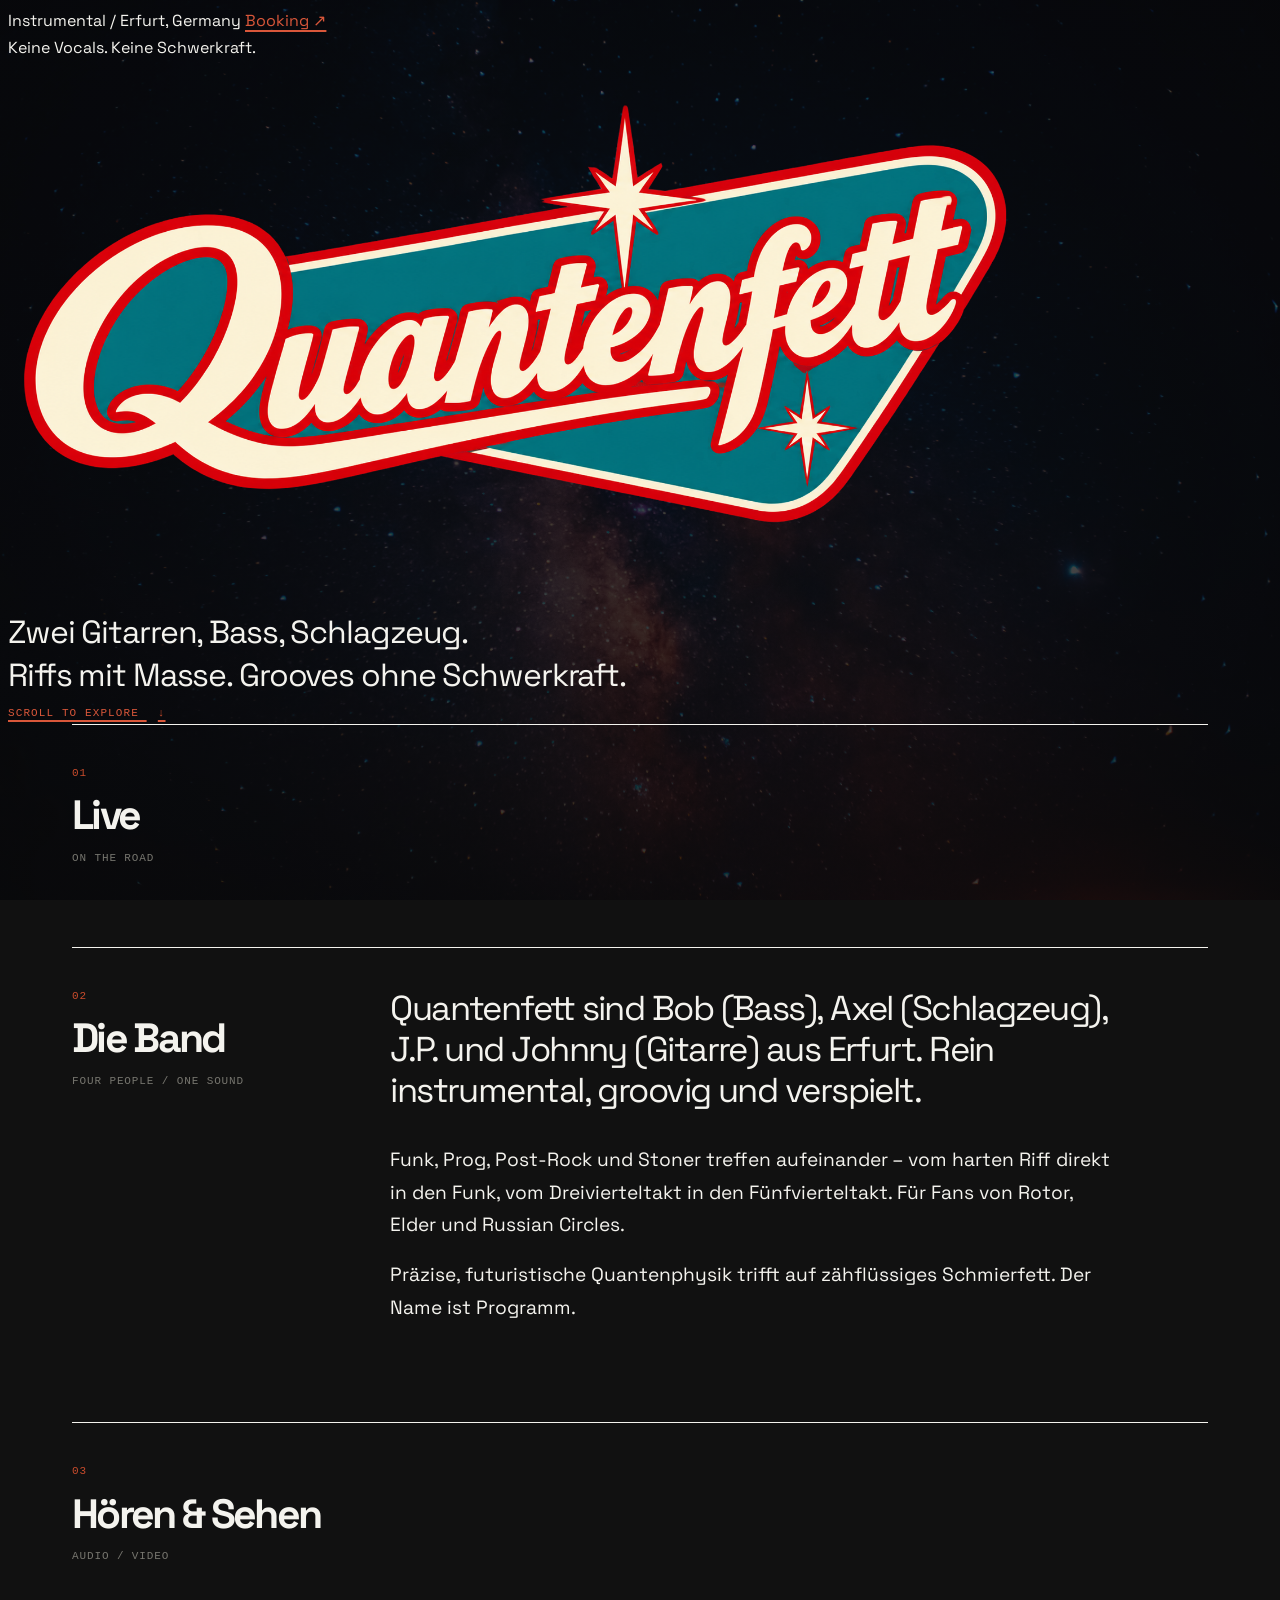
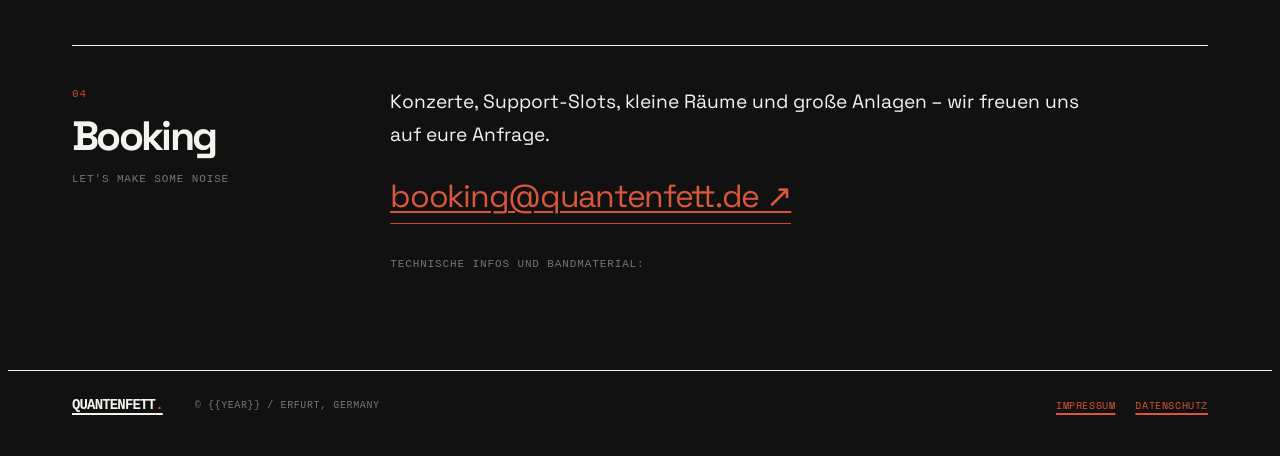
==== commit 74a4650a: "change logo" ====
--- a/site/index.html
+++ b/site/index.html
@@ -20,7 +20,7 @@
 
   <p class="eyebrow">Keine Vocals. Keine Schwerkraft.</p>
   <h1 class="logo-heading">
-    <img src="schriftzug.jpeg" alt="Quantenfett" class="band-logo">
+    <img src="Retro-Logo.png" alt="Quantenfett" class="band-logo">
   </h1>
   <p class="lead">Zwei Gitarren, Bass, Schlagzeug.<br>Riffs mit Masse. Grooves ohne Schwerkraft.</p>
   <a class="scroll-link" href="#live">Scroll to explore <span aria-hidden="true">↓</span></a>
--- a/site/style.css
+++ b/site/style.css
@@ -1,6 +1,40 @@
+/* Schriften: selbst gehostet (keine Verbindung zu Google).
+   Dateien liegen in site/fonts/ – siehe README dort. */
+@font-face {
+  font-family: 'Space Grotesk';
+  font-style: normal;
+  font-weight: 400;
+  font-display: swap;
+  src: url("fonts/space-grotesk-400.woff2") format("woff2");
+}
+
+@font-face {
+  font-family: 'Space Grotesk';
+  font-style: normal;
+  font-weight: 700;
+  font-display: swap;
+  src: url("fonts/space-grotesk-700.woff2") format("woff2");
+}
+
+@font-face {
+  font-family: 'Space Mono';
+  font-style: normal;
+  font-weight: 400;
+  font-display: swap;
+  src: url("fonts/space-mono-400.woff2") format("woff2");
+}
+
+@font-face {
+  font-family: 'Space Mono';
+  font-style: normal;
+  font-weight: 700;
+  font-display: swap;
+  src: url("fonts/space-mono-700.woff2") format("woff2");
+}
+
 :root {
   --paper: #f4f3ee;
-  --ink: #f4f3ee;;
+  --ink: #f4f3ee;
   --muted: #77766f;
   --accent: #c94c2c;
   --line: #d9d7cf;
@@ -18,7 +52,7 @@
 
 
 body {
-  font-family: 'Space Grotesk', sans-serif;
+  font-family: 'Space Grotesk', system-ui, -apple-system, "Segoe UI", sans-serif;
   font-weight: 400;
   line-height: 1.65;
   color: #f4f3ee;
@@ -29,7 +63,7 @@
       rgba(10, 10, 12, 0.68),
       rgba(10, 10, 12, 0.82)
     ),
-    url("https://wallpaperaccess.com/full/655045.jpg");
+    url("hintergrund.jpg");
 
   background-size: cover;
   background-position: center center;
@@ -38,16 +72,9 @@
 }
 
 
-/* Grundschrift für die gesamte Website */
-body {
-  font-family: 'Space Grotesk', sans-serif;
-  font-weight: 400;
-  line-height: 1.65;
-}
-
 /* Überschriften: markant und kompakt */
 h1, h2, h3 {
-  font-family: 'Space Grotesk', sans-serif;
+  font-family: 'Space Grotesk', system-ui, -apple-system, "Segoe UI", sans-serif;
   font-weight: 700;
   line-height: 1.1;
   letter-spacing: -0.04em;
@@ -59,10 +86,9 @@
 .date,
 .label,
 .tag {
-  font-family: 'Space Mono', monospace;
-}
-
-/* Links etwas prägnanter */
+  font-family: 'Space Mono', ui-monospace, "SFMono-Regular", Consolas, monospace;
+}
+
 /* Links in Rot */
 a {
   color: #d9573a;
@@ -73,6 +99,7 @@
 a:hover {
   color: #f4f3ee;
 }
+
 /* Fließtext angenehm lesbar halten */
 p {
   line-height: 1.7;
